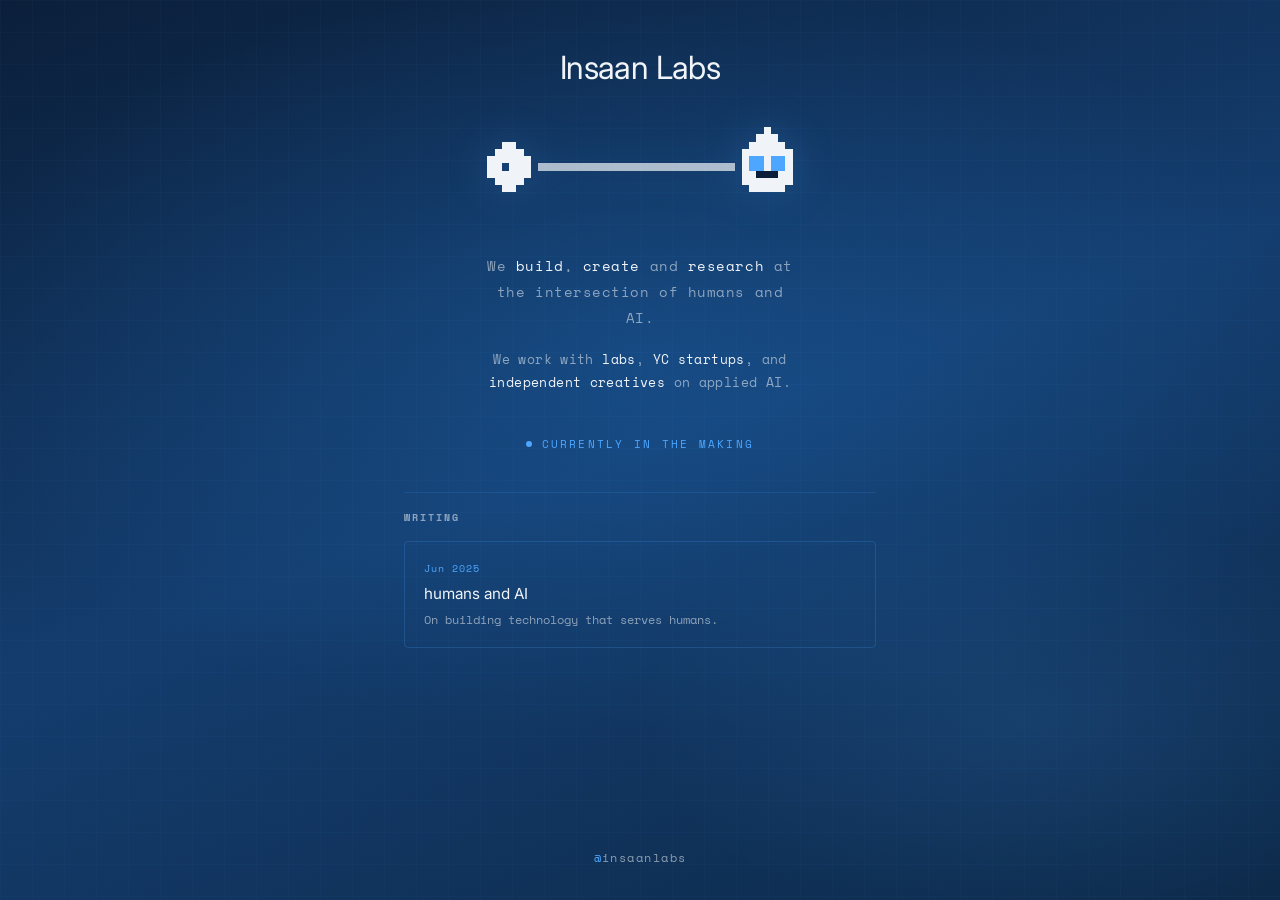
==== index.html @ a75dd513 "initial landing page" ====
<!DOCTYPE html>
<html lang="en">
<head>
  <meta charset="UTF-8">
  <meta name="viewport" content="width=device-width, initial-scale=1.0">
  <title>Insaan Labs</title>
  <link rel="preconnect" href="https://fonts.googleapis.com">
  <link rel="preconnect" href="https://fonts.gstatic.com" crossorigin>
  <link href="https://fonts.googleapis.com/css2?family=Inter:wght@400;500&family=Space+Mono:ital,wght@0,400;0,700;1,400&display=swap" rel="stylesheet">
  <link rel="stylesheet" href="styles.css">
</head>
<body>
  <main>
    <h1>Insaan Labs</h1>

    <svg class="illustration" viewBox="0 0 44 12" xmlns="http://www.w3.org/2000/svg" aria-hidden="true">
      <!-- Human face -->
      <rect x="3" y="2" width="2" height="1" fill="#f0f4f8"/>
      <rect x="2" y="3" width="4" height="1" fill="#f0f4f8"/>
      <rect x="1" y="4" width="6" height="1" fill="#f0f4f8"/>
      <rect x="1" y="5" width="1" height="1" fill="#f0f4f8"/>
      <rect x="2" y="5" width="1" height="1" fill="#f0f4f8"/>
      <rect x="4" y="5" width="1" height="1" fill="#f0f4f8"/>
      <rect x="5" y="5" width="1" height="1" fill="#f0f4f8"/>
      <rect x="6" y="5" width="1" height="1" fill="#f0f4f8"/>
      <rect x="1" y="6" width="6" height="1" fill="#f0f4f8"/>
      <rect x="2" y="7" width="4" height="1" fill="#f0f4f8"/>
      <rect x="3" y="8" width="2" height="1" fill="#f0f4f8"/>

      <!-- Connection line -->
      <rect x="8" y="5" width="27" height="1" fill="#f0f4f8" opacity="0.7"/>

      <!-- Robot antenna -->
      <rect x="39" y="0" width="1" height="1" fill="#f0f4f8"/>
      <rect x="38" y="1" width="3" height="1" fill="#f0f4f8"/>

      <!-- Robot head -->
      <rect x="37" y="2" width="5" height="1" fill="#f0f4f8"/>
      <rect x="36" y="3" width="7" height="1" fill="#f0f4f8"/>
      <rect x="36" y="4" width="7" height="1" fill="#f0f4f8"/>
      <rect x="36" y="5" width="1" height="1" fill="#f0f4f8"/>
      <rect x="39" y="5" width="1" height="1" fill="#f0f4f8"/>
      <rect x="42" y="5" width="1" height="1" fill="#f0f4f8"/>
      <rect x="36" y="6" width="7" height="1" fill="#f0f4f8"/>
      <rect x="36" y="7" width="7" height="1" fill="#f0f4f8"/>
      <rect x="37" y="8" width="5" height="1" fill="#f0f4f8"/>
      <rect x="36" y="4" width="1" height="2" fill="#f0f4f8"/>
      <rect x="42" y="4" width="1" height="2" fill="#f0f4f8"/>

      <!-- Robot eyes + mouth -->
      <rect x="37" y="4" width="2" height="2" fill="#4da6ff"/>
      <rect x="40" y="4" width="2" height="2" fill="#4da6ff"/>
      <rect x="38" y="6" width="3" height="1" fill="#0b1f3a"/>
    </svg>

    <p class="tagline">
      We <em>build</em>, <em>create</em> and <em>research</em> at the intersection of humans and AI.
    </p>

    <p class="clients">
      We work with <em>labs</em>, <em>YC startups</em>, and <em>independent creatives</em> on applied AI.
    </p>

    <p class="status">Currently in the making</p>

    <section class="blog">
      <h2 class="blog-label">Writing</h2>
      <a class="article-card" href="article.html">
        <span class="article-card-date">Jun 2025</span>
        <span class="article-card-title">humans and AI</span>
        <span class="article-card-excerpt">On building technology that serves humans.</span>
      </a>
    </section>
  </main>

  <footer>
    <a href="https://instagram.com/insaanlabs" target="_blank" rel="noopener noreferrer">insaanlabs</a>
  </footer>
</body>
</html>
---- styles.css ----
*, *::before, *::after {
  box-sizing: border-box;
  margin: 0;
  padding: 0;
}

:root {
  --blue-deep: #0b1f3a;
  --blue-mid: #143d6e;
  --blue-bright: #1e6bb8;
  --blue-glow: #4da6ff;
  --white: #f0f4f8;
  --white-dim: rgba(240, 244, 248, 0.55);
}

html, body {
  height: 100%;
}

body {
  font-family: 'Space Mono', monospace;
  background: var(--blue-deep);
  color: var(--white);
  min-height: 100dvh;
  display: flex;
  flex-direction: column;
  align-items: center;
  justify-content: flex-start;
  overflow-x: hidden;
  position: relative;
}

body::before {
  content: '';
  position: fixed;
  inset: 0;
  background:
    radial-gradient(ellipse 80% 60% at 50% 40%, rgba(30, 107, 184, 0.35) 0%, transparent 70%),
    radial-gradient(ellipse 50% 40% at 80% 80%, rgba(77, 166, 255, 0.12) 0%, transparent 60%),
    linear-gradient(160deg, var(--blue-deep) 0%, var(--blue-mid) 50%, #0d2a4a 100%);
  z-index: 0;
}

body::after {
  content: '';
  position: fixed;
  inset: 0;
  background-image:
    linear-gradient(rgba(77, 166, 255, 0.03) 1px, transparent 1px),
    linear-gradient(90deg, rgba(77, 166, 255, 0.03) 1px, transparent 1px);
  background-size: 32px 32px;
  z-index: 0;
  pointer-events: none;
}

main {
  position: relative;
  z-index: 1;
  display: flex;
  flex-direction: column;
  align-items: center;
  text-align: center;
  padding: 3rem 1.5rem 3rem;
  max-width: 520px;
  width: 100%;
  gap: 2.5rem;
}

h1 {
  font-family: 'Inter', sans-serif;
  font-size: clamp(1.4rem, 4.5vw, 2rem);
  font-weight: 400;
  letter-spacing: -0.02em;
  color: var(--white);
  white-space: nowrap;
}

.illustration {
  width: min(320px, 88vw);
  height: auto;
  aspect-ratio: 11 / 3;
  image-rendering: pixelated;
  shape-rendering: crispEdges;
  filter: drop-shadow(0 0 20px rgba(77, 166, 255, 0.2));
}

.tagline {
  font-size: clamp(0.72rem, 2.5vw, 0.85rem);
  line-height: 1.9;
  color: var(--white-dim);
  letter-spacing: 0.04em;
  max-width: 36ch;
}

.tagline em {
  font-style: normal;
  color: var(--white);
}

.clients {
  font-size: clamp(0.68rem, 2.2vw, 0.8rem);
  line-height: 1.85;
  color: var(--white-dim);
  letter-spacing: 0.03em;
  max-width: 40ch;
  margin-top: -1.5rem;
}

.clients em {
  font-style: normal;
  color: var(--white);
}

.status {
  font-size: 0.7rem;
  letter-spacing: 0.2em;
  text-transform: uppercase;
  color: var(--blue-glow);
  display: flex;
  align-items: center;
  gap: 0.6rem;
}

.status::before {
  content: '';
  width: 6px;
  height: 6px;
  background: var(--blue-glow);
  border-radius: 50%;
  animation: pulse 2s ease-in-out infinite;
}

@keyframes pulse {
  0%, 100% {
    opacity: 1;
    box-shadow: 0 0 0 0 rgba(77, 166, 255, 0.6);
  }
  50% {
    opacity: 0.5;
    box-shadow: 0 0 0 6px rgba(77, 166, 255, 0);
  }
}

footer {
  position: relative;
  z-index: 1;
  margin-top: auto;
  padding: 2rem;
}

footer a {
  color: var(--white-dim);
  text-decoration: none;
  font-size: 0.75rem;
  letter-spacing: 0.12em;
  transition: color 0.2s;
}

footer a:hover {
  color: var(--white);
}

footer a::before {
  content: '@';
  color: var(--blue-glow);
}

/* Blog */

.blog {
  width: 100%;
  display: flex;
  flex-direction: column;
  align-items: stretch;
  gap: 1rem;
  padding-top: 1rem;
  border-top: 1px solid rgba(77, 166, 255, 0.15);
}

.blog-label {
  font-size: 0.65rem;
  letter-spacing: 0.2em;
  text-transform: uppercase;
  color: var(--white-dim);
  text-align: left;
}

.article-card {
  display: flex;
  flex-direction: column;
  align-items: flex-start;
  gap: 0.45rem;
  padding: 1.1rem 1.2rem;
  border: 1px solid rgba(77, 166, 255, 0.2);
  border-radius: 4px;
  text-decoration: none;
  text-align: left;
  transition: border-color 0.2s, background 0.2s;
}

.article-card:hover {
  border-color: rgba(77, 166, 255, 0.45);
  background: rgba(77, 166, 255, 0.05);
}

.article-card-date {
  font-size: 0.65rem;
  letter-spacing: 0.1em;
  color: var(--blue-glow);
}

.article-card-title {
  font-family: 'Inter', sans-serif;
  font-size: 0.95rem;
  font-weight: 400;
  color: var(--white);
  line-height: 1.4;
}

.article-card-excerpt {
  font-size: 0.72rem;
  line-height: 1.6;
  color: var(--white-dim);
}

/* Article page */

.article-main {
  align-items: flex-start;
  text-align: left;
  max-width: 560px;
  gap: 2rem;
}

.back-link {
  font-size: 0.72rem;
  letter-spacing: 0.06em;
  color: var(--white-dim);
  text-decoration: none;
  transition: color 0.2s;
}

.back-link:hover {
  color: var(--white);
}

.article-header {
  display: flex;
  flex-direction: column;
  gap: 0.75rem;
}

.article-meta {
  font-size: 0.65rem;
  letter-spacing: 0.1em;
  color: var(--blue-glow);
}

.article-title {
  font-family: 'Inter', sans-serif;
  font-size: clamp(1.3rem, 4vw, 1.75rem);
  font-weight: 400;
  letter-spacing: -0.02em;
  line-height: 1.35;
  color: var(--white);
  white-space: normal;
}

.article-body {
  display: flex;
  flex-direction: column;
  gap: 1.4rem;
}

.article-body p {
  font-size: 0.78rem;
  line-height: 1.85;
  color: var(--white-dim);
}
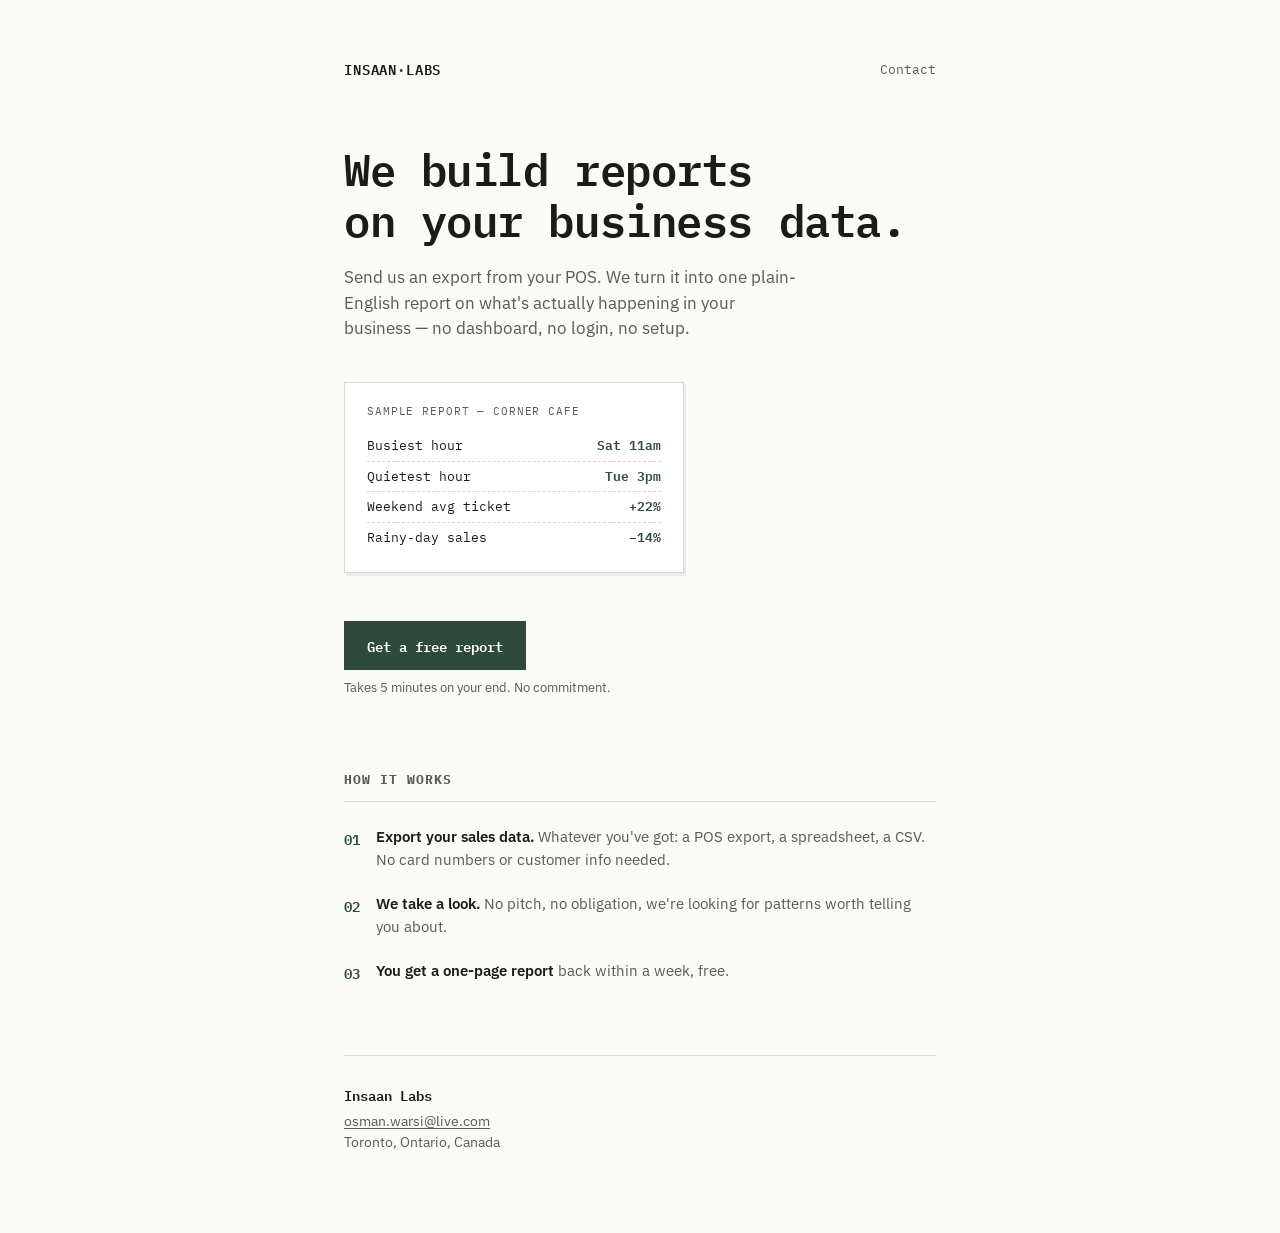
==== commit 719fdb7e: "new landing" ====
--- a/index.html
+++ b/index.html
@@ -1,80 +1,211 @@
 <!DOCTYPE html>
 <html lang="en">
 <head>
-  <meta charset="UTF-8">
-  <meta name="viewport" content="width=device-width, initial-scale=1.0">
-  <title>Insaan Labs</title>
-  <link rel="preconnect" href="https://fonts.googleapis.com">
-  <link rel="preconnect" href="https://fonts.gstatic.com" crossorigin>
-  <link href="https://fonts.googleapis.com/css2?family=Inter:wght@400;500&family=Space+Mono:ital,wght@0,400;0,700;1,400&display=swap" rel="stylesheet">
-  <link rel="stylesheet" href="styles.css">
+<meta charset="UTF-8">
+<meta name="viewport" content="width=device-width, initial-scale=1.0">
+<title>Insaan Labs. We build reports on your business data</title>
+<link rel="preconnect" href="https://fonts.googleapis.com">
+<link href="https://fonts.googleapis.com/css2?family=IBM+Plex+Mono:wght@400;500;600&family=IBM+Plex+Sans:wght@400;500;600&display=swap" rel="stylesheet">
+<style>
+  :root{
+    --paper: #FAFAF6;
+    --ink: #1B1B17;
+    --ink-soft: #5B5B51;
+    --accent: #2F4A3D;
+    --accent-soft: #E7ECE6;
+    --line: #DAD7CB;
+  }
+  *{box-sizing:border-box;}
+  html,body{margin:0;padding:0;}
+  body{
+    background:var(--paper);
+    color:var(--ink);
+    font-family:'IBM Plex Sans', system-ui, sans-serif;
+    line-height:1.5;
+    -webkit-font-smoothing:antialiased;
+  }
+  a{color:inherit;}
+  .wrap{
+    max-width:640px;
+    margin:0 auto;
+    padding:56px 24px 80px;
+  }
+  header{
+    display:flex;
+    align-items:center;
+    justify-content:space-between;
+    margin-bottom:64px;
+  }
+  .mark{
+    font-family:'IBM Plex Mono', monospace;
+    font-size:14px;
+    letter-spacing:0.06em;
+    font-weight:600;
+  }
+  .mark span{color:var(--accent);}
+  nav a{
+    font-family:'IBM Plex Mono', monospace;
+    font-size:13px;
+    text-decoration:none;
+    color:var(--ink-soft);
+    border-bottom:1px solid transparent;
+  }
+  nav a:hover, nav a:focus-visible{
+    border-bottom:1px solid var(--ink-soft);
+    outline:none;
+  }
+
+  h1{
+    font-family:'IBM Plex Mono', monospace;
+    font-weight:600;
+    font-size:clamp(30px, 5.5vw, 44px);
+    line-height:1.15;
+    letter-spacing:-0.01em;
+    margin:0 0 20px;
+  }
+  .lede{
+    font-size:17px;
+    color:var(--ink-soft);
+    max-width:46ch;
+    margin:0 0 40px;
+  }
+
+  .receipt{
+    background:#fff;
+    border:1px solid var(--line);
+    padding:20px 22px;
+    font-family:'IBM Plex Mono', monospace;
+    font-size:13px;
+    max-width:340px;
+    margin:0 0 48px;
+    box-shadow:2px 3px 0 var(--accent-soft);
+  }
+  .receipt .rtitle{
+    letter-spacing:0.08em;
+    font-size:11px;
+    color:var(--ink-soft);
+    margin-bottom:12px;
+  }
+  .receipt .row{
+    display:flex;
+    justify-content:space-between;
+    padding:5px 0;
+    border-bottom:1px dashed var(--line);
+  }
+  .receipt .row:last-child{border-bottom:none;}
+  .receipt .row .val{color:var(--accent); font-weight:600;}
+
+  .cta{
+    display:inline-block;
+    font-family:'IBM Plex Mono', monospace;
+    font-size:14px;
+    font-weight:600;
+    color:#fff;
+    background:var(--accent);
+    padding:13px 22px;
+    text-decoration:none;
+    border:1px solid var(--accent);
+    margin-bottom:8px;
+  }
+  .cta:hover, .cta:focus-visible{
+    background:#25392f;
+    outline:none;
+  }
+  .cta-note{
+    display:block;
+    font-size:13px;
+    color:var(--ink-soft);
+    margin-bottom:72px;
+  }
+
+  h2{
+    font-family:'IBM Plex Mono', monospace;
+    font-size:13px;
+    letter-spacing:0.08em;
+    text-transform:uppercase;
+    color:var(--ink-soft);
+    margin:0 0 24px;
+    padding-bottom:12px;
+    border-bottom:1px solid var(--line);
+  }
+  .steps{
+    display:grid;
+    gap:22px;
+    margin-bottom:72px;
+  }
+  .step{
+    display:flex;
+    gap:16px;
+  }
+  .step .n{
+    font-family:'IBM Plex Mono', monospace;
+    color:var(--accent);
+    font-weight:600;
+    font-size:14px;
+    padding-top:2px;
+  }
+  .step p{margin:0; color:var(--ink-soft); font-size:15px;}
+  .step strong{color:var(--ink); font-weight:600;}
+
+  footer{
+    border-top:1px solid var(--line);
+    padding-top:28px;
+    font-size:14px;
+    color:var(--ink-soft);
+  }
+  footer .fmark{
+    font-family:'IBM Plex Mono', monospace;
+    color:var(--ink);
+    font-weight:600;
+    margin-bottom:6px;
+  }
+  footer a{text-decoration:underline; text-underline-offset:2px;}
+</style>
 </head>
 <body>
-  <main>
-    <h1>Insaan Labs</h1>
-
-    <svg class="illustration" viewBox="0 0 44 12" xmlns="http://www.w3.org/2000/svg" aria-hidden="true">
-      <!-- Human face -->
-      <rect x="3" y="2" width="2" height="1" fill="#f0f4f8"/>
-      <rect x="2" y="3" width="4" height="1" fill="#f0f4f8"/>
-      <rect x="1" y="4" width="6" height="1" fill="#f0f4f8"/>
-      <rect x="1" y="5" width="1" height="1" fill="#f0f4f8"/>
-      <rect x="2" y="5" width="1" height="1" fill="#f0f4f8"/>
-      <rect x="4" y="5" width="1" height="1" fill="#f0f4f8"/>
-      <rect x="5" y="5" width="1" height="1" fill="#f0f4f8"/>
-      <rect x="6" y="5" width="1" height="1" fill="#f0f4f8"/>
-      <rect x="1" y="6" width="6" height="1" fill="#f0f4f8"/>
-      <rect x="2" y="7" width="4" height="1" fill="#f0f4f8"/>
-      <rect x="3" y="8" width="2" height="1" fill="#f0f4f8"/>
-
-      <!-- Connection line -->
-      <rect x="8" y="5" width="27" height="1" fill="#f0f4f8" opacity="0.7"/>
-
-      <!-- Robot antenna -->
-      <rect x="39" y="0" width="1" height="1" fill="#f0f4f8"/>
-      <rect x="38" y="1" width="3" height="1" fill="#f0f4f8"/>
-
-      <!-- Robot head -->
-      <rect x="37" y="2" width="5" height="1" fill="#f0f4f8"/>
-      <rect x="36" y="3" width="7" height="1" fill="#f0f4f8"/>
-      <rect x="36" y="4" width="7" height="1" fill="#f0f4f8"/>
-      <rect x="36" y="5" width="1" height="1" fill="#f0f4f8"/>
-      <rect x="39" y="5" width="1" height="1" fill="#f0f4f8"/>
-      <rect x="42" y="5" width="1" height="1" fill="#f0f4f8"/>
-      <rect x="36" y="6" width="7" height="1" fill="#f0f4f8"/>
-      <rect x="36" y="7" width="7" height="1" fill="#f0f4f8"/>
-      <rect x="37" y="8" width="5" height="1" fill="#f0f4f8"/>
-      <rect x="36" y="4" width="1" height="2" fill="#f0f4f8"/>
-      <rect x="42" y="4" width="1" height="2" fill="#f0f4f8"/>
-
-      <!-- Robot eyes + mouth -->
-      <rect x="37" y="4" width="2" height="2" fill="#4da6ff"/>
-      <rect x="40" y="4" width="2" height="2" fill="#4da6ff"/>
-      <rect x="38" y="6" width="3" height="1" fill="#0b1f3a"/>
-    </svg>
-
-    <p class="tagline">
-      We <em>build</em>, <em>create</em> and <em>research</em> at the intersection of humans and AI.
-    </p>
-
-    <p class="clients">
-      We work with <em>labs</em>, <em>YC startups</em>, and <em>independent creatives</em> on applied AI.
-    </p>
-
-    <p class="status">Currently in the making</p>
-
-    <section class="blog">
-      <h2 class="blog-label">Writing</h2>
-      <a class="article-card" href="article.html">
-        <span class="article-card-date">Jun 2025</span>
-        <span class="article-card-title">humans and AI</span>
-        <span class="article-card-excerpt">On building technology that serves humans.</span>
-      </a>
-    </section>
-  </main>
-
-  <footer>
-    <a href="https://instagram.com/insaanlabs" target="_blank" rel="noopener noreferrer">insaanlabs</a>
-  </footer>
+  <div class="wrap">
+    <header>
+      <div class="mark">INSAAN<span>·</span>LABS</div>
+      <nav><a href="#contact">Contact</a></nav>
+    </header>
+
+    <main>
+      <h1>We build reports<br>on your business data.</h1>
+      <p class="lede">Send us an export from your POS. We turn it into one plain-English report on what's actually happening in your business — no dashboard, no login, no setup.</p>
+
+      <div class="receipt">
+        <div class="rtitle">SAMPLE REPORT — CORNER CAFE</div>
+        <div class="row"><span>Busiest hour</span><span class="val">Sat 11am</span></div>
+        <div class="row"><span>Quietest hour</span><span class="val">Tue 3pm</span></div>
+        <div class="row"><span>Weekend avg ticket</span><span class="val">+22%</span></div>
+        <div class="row"><span>Rainy-day sales</span><span class="val">−14%</span></div>
+      </div>
+
+      <a class="cta" href="mailto:hello@insaanlabs.com?subject=Free%20report%20for%20my%20business">Get a free report</a>
+      <span class="cta-note">Takes 5 minutes on your end. No commitment.</span>
+
+      <h2>How it works</h2>
+      <div class="steps">
+        <div class="step">
+          <span class="n">01</span>
+          <p><strong>Export your sales data.</strong> Whatever you've got: a POS export, a spreadsheet, a CSV. No card numbers or customer info needed.</p>
+        </div>
+        <div class="step">
+          <span class="n">02</span>
+          <p><strong>We take a look.</strong> No pitch, no obligation, we're looking for patterns worth telling you about.</p>
+        </div>
+        <div class="step">
+          <span class="n">03</span>
+          <p><strong>You get a one-page report</strong> back within a week, free.</p>
+        </div>
+      </div>
+    </main>
+
+    <footer id="contact">
+      <div class="fmark">Insaan Labs</div>
+      <div><a href="mailto:osman.warsi@live.com">osman.warsi@live.com</a></div>
+      <div>Toronto, Ontario, Canada</div>
+    </footer>
+  </div>
 </body>
 </html>
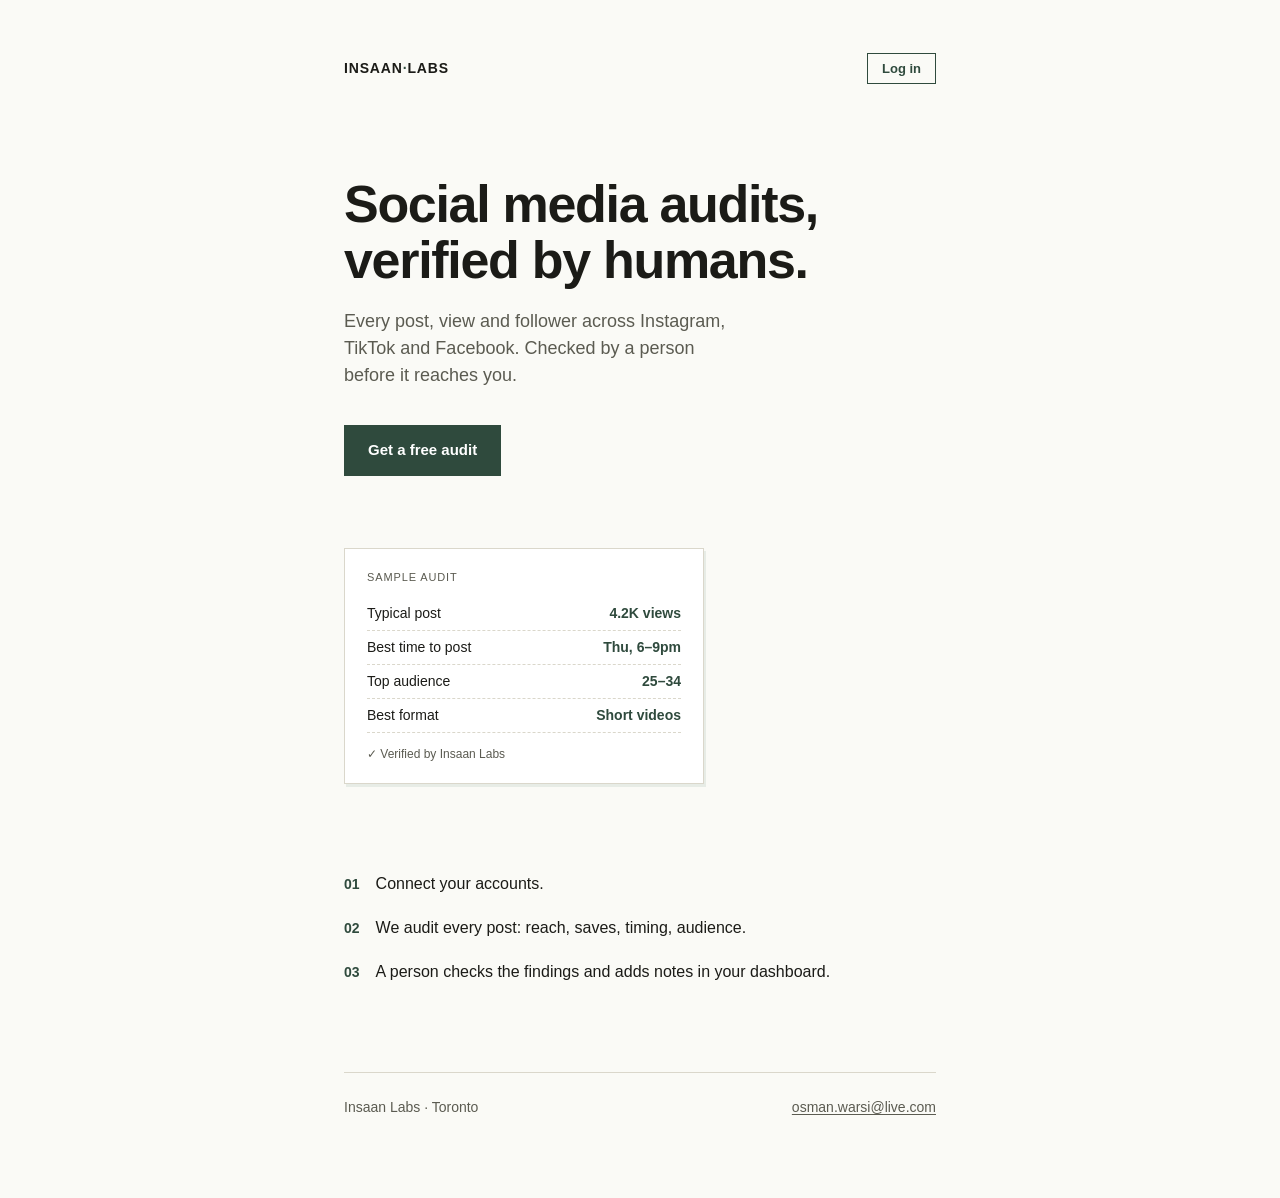
==== commit 2da91db1: "Client dashboards on Supabase, new landing page" ====
--- a/index.html
+++ b/index.html
@@ -3,9 +3,8 @@
 <head>
 <meta charset="UTF-8">
 <meta name="viewport" content="width=device-width, initial-scale=1.0">
-<title>Insaan Labs. We build reports on your business data</title>
-<link rel="preconnect" href="https://fonts.googleapis.com">
-<link href="https://fonts.googleapis.com/css2?family=IBM+Plex+Mono:wght@400;500;600&family=IBM+Plex+Sans:wght@400;500;600&display=swap" rel="stylesheet">
+<title>Insaan Labs · Social media audits, verified by humans</title>
+<meta name="description" content="Insaan Labs audits your Instagram, TikTok and Facebook. Every post tracked, every insight checked by a person.">
 <style>
   :root{
     --paper: #FAFAF6;
@@ -14,13 +13,15 @@
     --accent: #2F4A3D;
     --accent-soft: #E7ECE6;
     --line: #DAD7CB;
+    --font: 'Helvetica Neue', Helvetica, Arial, sans-serif;
   }
   *{box-sizing:border-box;}
   html,body{margin:0;padding:0;}
   body{
     background:var(--paper);
     color:var(--ink);
-    font-family:'IBM Plex Sans', system-ui, sans-serif;
+    font-family:var(--font);
+    font-variant-numeric:tabular-nums;
     line-height:1.5;
     -webkit-font-smoothing:antialiased;
   }
@@ -34,130 +35,110 @@
     display:flex;
     align-items:center;
     justify-content:space-between;
-    margin-bottom:64px;
+    margin-bottom:96px;
   }
   .mark{
-    font-family:'IBM Plex Mono', monospace;
     font-size:14px;
     letter-spacing:0.06em;
     font-weight:600;
   }
   .mark span{color:var(--accent);}
   nav a{
-    font-family:'IBM Plex Mono', monospace;
     font-size:13px;
+    font-weight:600;
     text-decoration:none;
-    color:var(--ink-soft);
-    border-bottom:1px solid transparent;
+    color:var(--accent);
+    border:1px solid var(--accent);
+    padding:7px 14px;
   }
-  nav a:hover, nav a:focus-visible{
-    border-bottom:1px solid var(--ink-soft);
-    outline:none;
-  }
+  nav a:hover, nav a:focus-visible{background:var(--accent); color:#fff; outline:none;}
 
   h1{
-    font-family:'IBM Plex Mono', monospace;
     font-weight:600;
-    font-size:clamp(30px, 5.5vw, 44px);
-    line-height:1.15;
-    letter-spacing:-0.01em;
+    font-size:clamp(34px, 6vw, 52px);
+    line-height:1.08;
+    letter-spacing:-0.025em;
     margin:0 0 20px;
   }
   .lede{
-    font-size:17px;
+    font-size:18px;
     color:var(--ink-soft);
-    max-width:46ch;
-    margin:0 0 40px;
+    max-width:40ch;
+    margin:0 0 36px;
   }
+  .cta{
+    display:inline-block;
+    font-size:15px;
+    font-weight:600;
+    color:#fff;
+    background:var(--accent);
+    padding:14px 24px;
+    text-decoration:none;
+  }
+  .cta:hover, .cta:focus-visible{background:#25392f; outline:none;}
 
-  .receipt{
+  .sample{
     background:#fff;
     border:1px solid var(--line);
     padding:20px 22px;
-    font-family:'IBM Plex Mono', monospace;
-    font-size:13px;
-    max-width:340px;
-    margin:0 0 48px;
+    font-size:14px;
+    max-width:360px;
+    margin:72px 0 88px;
     box-shadow:2px 3px 0 var(--accent-soft);
   }
-  .receipt .rtitle{
+  .sample .title{
     letter-spacing:0.08em;
     font-size:11px;
+    text-transform:uppercase;
     color:var(--ink-soft);
     margin-bottom:12px;
   }
-  .receipt .row{
+  .sample .row{
     display:flex;
     justify-content:space-between;
-    padding:5px 0;
+    gap:16px;
+    padding:6px 0;
     border-bottom:1px dashed var(--line);
   }
-  .receipt .row:last-child{border-bottom:none;}
-  .receipt .row .val{color:var(--accent); font-weight:600;}
-
-  .cta{
-    display:inline-block;
-    font-family:'IBM Plex Mono', monospace;
-    font-size:14px;
-    font-weight:600;
-    color:#fff;
-    background:var(--accent);
-    padding:13px 22px;
-    text-decoration:none;
-    border:1px solid var(--accent);
-    margin-bottom:8px;
-  }
-  .cta:hover, .cta:focus-visible{
-    background:#25392f;
-    outline:none;
-  }
-  .cta-note{
-    display:block;
-    font-size:13px;
+  .sample .row:last-child{border-bottom:none;}
+  .sample .val{color:var(--accent); font-weight:600;}
+  .sample .check{
+    margin-top:12px;
+    font-size:12px;
     color:var(--ink-soft);
-    margin-bottom:72px;
   }
 
-  h2{
-    font-family:'IBM Plex Mono', monospace;
-    font-size:13px;
-    letter-spacing:0.08em;
-    text-transform:uppercase;
-    color:var(--ink-soft);
-    margin:0 0 24px;
-    padding-bottom:12px;
-    border-bottom:1px solid var(--line);
-  }
   .steps{
     display:grid;
-    gap:22px;
-    margin-bottom:72px;
+    gap:20px;
+    margin:0 0 88px;
+    padding:0;
+    list-style:none;
+    counter-reset:step;
   }
-  .step{
+  .steps li{
+    counter-increment:step;
     display:flex;
     gap:16px;
+    font-size:16px;
   }
-  .step .n{
-    font-family:'IBM Plex Mono', monospace;
+  .steps li::before{
+    content:counter(step, decimal-leading-zero);
     color:var(--accent);
     font-weight:600;
     font-size:14px;
     padding-top:2px;
   }
-  .step p{margin:0; color:var(--ink-soft); font-size:15px;}
-  .step strong{color:var(--ink); font-weight:600;}
 
   footer{
     border-top:1px solid var(--line);
-    padding-top:28px;
+    padding-top:24px;
     font-size:14px;
     color:var(--ink-soft);
-  }
-  footer .fmark{
-    font-family:'IBM Plex Mono', monospace;
-    color:var(--ink);
-    font-weight:600;
-    margin-bottom:6px;
+    display:flex;
+    justify-content:space-between;
+    flex-wrap:wrap;
+    gap:8px;
   }
   footer a{text-decoration:underline; text-underline-offset:2px;}
 </style>
@@ -166,45 +147,33 @@
   <div class="wrap">
     <header>
       <div class="mark">INSAAN<span>·</span>LABS</div>
-      <nav><a href="#contact">Contact</a></nav>
+      <nav><a href="app/">Log in</a></nav>
     </header>
 
     <main>
-      <h1>We build reports<br>on your business data.</h1>
-      <p class="lede">Send us an export from your POS. We turn it into one plain-English report on what's actually happening in your business — no dashboard, no login, no setup.</p>
+      <h1>Social media audits,<br>verified by humans.</h1>
+      <p class="lede">Every post, view and follower across Instagram, TikTok and Facebook. Checked by a person before it reaches you.</p>
+      <a class="cta" href="mailto:hello@insaanlabs.com?subject=Free%20social%20media%20audit">Get a free audit</a>
 
-      <div class="receipt">
-        <div class="rtitle">SAMPLE REPORT — CORNER CAFE</div>
-        <div class="row"><span>Busiest hour</span><span class="val">Sat 11am</span></div>
-        <div class="row"><span>Quietest hour</span><span class="val">Tue 3pm</span></div>
-        <div class="row"><span>Weekend avg ticket</span><span class="val">+22%</span></div>
-        <div class="row"><span>Rainy-day sales</span><span class="val">−14%</span></div>
+      <div class="sample" aria-label="Sample audit">
+        <div class="title">Sample audit</div>
+        <div class="row"><span>Typical post</span><span class="val">4.2K views</span></div>
+        <div class="row"><span>Best time to post</span><span class="val">Thu, 6–9pm</span></div>
+        <div class="row"><span>Top audience</span><span class="val">25–34</span></div>
+        <div class="row"><span>Best format</span><span class="val">Short videos</span></div>
+        <div class="check">✓ Verified by Insaan Labs</div>
       </div>
 
-      <a class="cta" href="mailto:hello@insaanlabs.com?subject=Free%20report%20for%20my%20business">Get a free report</a>
-      <span class="cta-note">Takes 5 minutes on your end. No commitment.</span>
-
-      <h2>How it works</h2>
-      <div class="steps">
-        <div class="step">
-          <span class="n">01</span>
-          <p><strong>Export your sales data.</strong> Whatever you've got: a POS export, a spreadsheet, a CSV. No card numbers or customer info needed.</p>
-        </div>
-        <div class="step">
-          <span class="n">02</span>
-          <p><strong>We take a look.</strong> No pitch, no obligation, we're looking for patterns worth telling you about.</p>
-        </div>
-        <div class="step">
-          <span class="n">03</span>
-          <p><strong>You get a one-page report</strong> back within a week, free.</p>
-        </div>
-      </div>
+      <ol class="steps">
+        <li>Connect your accounts.</li>
+        <li>We audit every post: reach, saves, timing, audience.</li>
+        <li>A person checks the findings and adds notes in your dashboard.</li>
+      </ol>
     </main>
 
-    <footer id="contact">
-      <div class="fmark">Insaan Labs</div>
-      <div><a href="mailto:osman.warsi@live.com">osman.warsi@live.com</a></div>
-      <div>Toronto, Ontario, Canada</div>
+    <footer>
+      <span>Insaan Labs · Toronto</span>
+      <a href="mailto:osman.warsi@live.com">osman.warsi@live.com</a>
     </footer>
   </div>
 </body>
